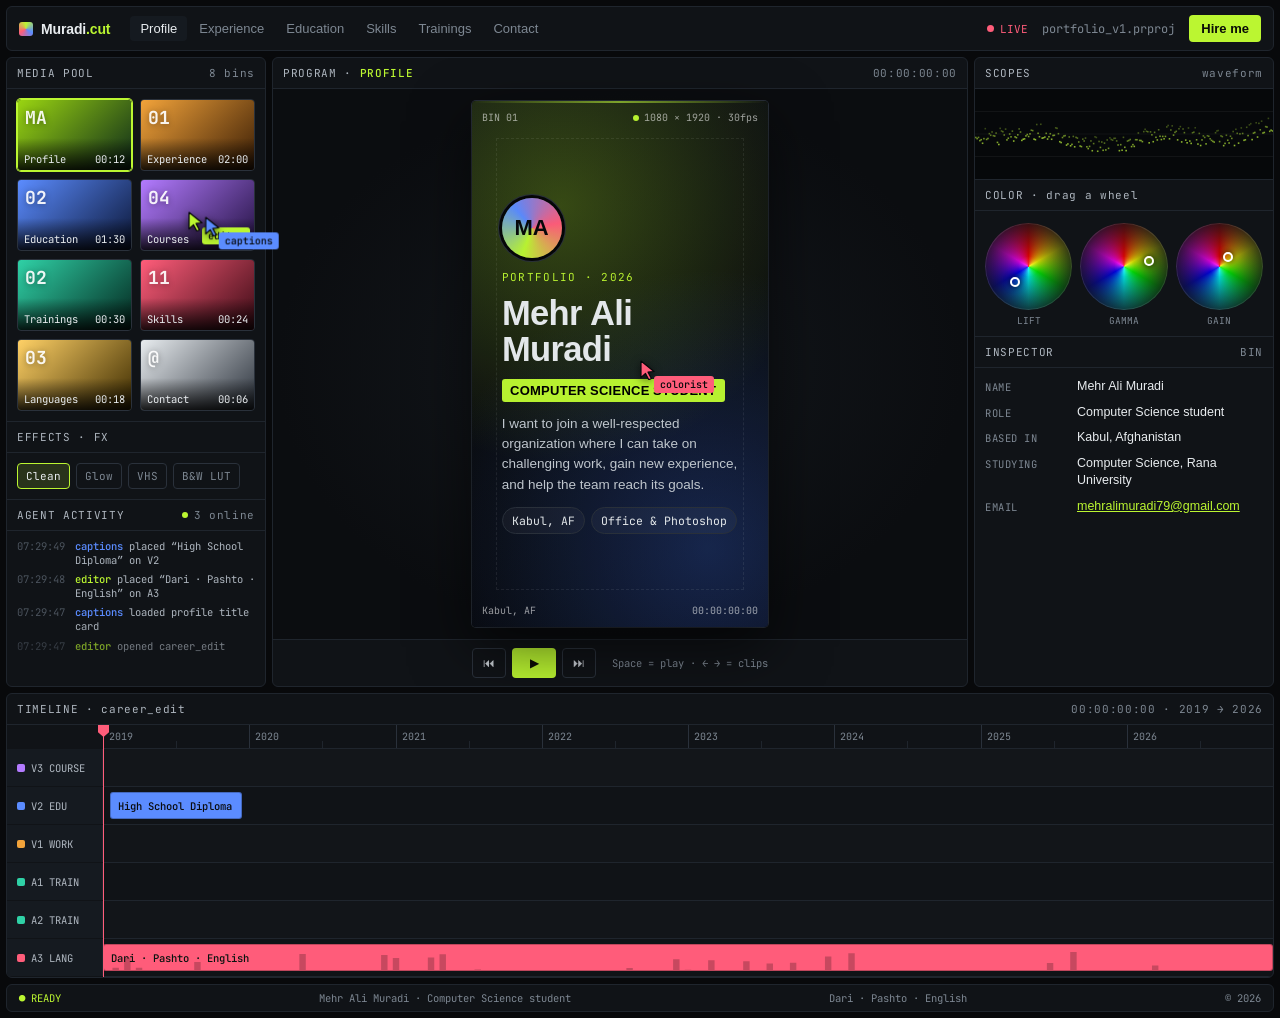
==== index.html @ 6d251319 "Add files via upload" ====
<!doctype html>
<html lang="en">
<head>
<meta charset="utf-8">
<meta name="viewport" content="width=device-width, initial-scale=1">
<title>Mehr Ali Muradi — Portfolio</title>
<meta name="description" content="Mehr Ali Muradi — Computer Science student in Kabul. Office, Photoshop, databases, networking and document specialist. Portfolio and CV.">
<meta property="og:title" content="Mehr Ali Muradi — Portfolio">
<meta property="og:description" content="Computer Science student, document specialist and technical staff based in Kabul.">
<link rel="preconnect" href="https://fonts.googleapis.com">
<link rel="preconnect" href="https://fonts.gstatic.com" crossorigin>
<link href="https://fonts.googleapis.com/css2?family=JetBrains+Mono:wght@400;500;700&display=swap" rel="stylesheet">
<link href="https://api.fontshare.com/v2/css?f[]=general-sans@400,500,600,700&display=swap" rel="stylesheet">
<link rel="stylesheet" href="style.css">
</head>
<body>
<div class="app" id="app">

  <!-- Menu bar -->
  <header class="menubar">
    <div class="brand"><span class="brand-mark" aria-hidden="true"></span><span>Muradi<b>.cut</b></span></div>
    <nav class="menu" aria-label="Sections">
      <button data-jump="profile">Profile</button>
      <button data-jump="experience">Experience</button>
      <button data-jump="education">Education</button>
      <button data-jump="skills">Skills</button>
      <button data-jump="trainings">Trainings</button>
      <button data-jump="contact">Contact</button>
    </nav>
    <div class="menubar-right">
      <span class="rec"><i></i>LIVE</span>
      <span class="mono dim" id="projName">portfolio_v1.prproj</span>
      <a class="export-btn" href="mailto:mehralimuradi79@gmail.com">Hire me</a>
    </div>
  </header>

  <!-- Media pool -->
  <section class="panel pool" aria-label="Media pool">
    <div class="panel-head"><span>MEDIA POOL</span><span class="dim mono" id="poolCount">8 bins</span></div>
    <div class="pool-grid" id="poolGrid"></div>
    <div class="panel-head sub"><span>EFFECTS · FX</span></div>
    <div class="fx-list">
      <button class="fx" data-fx="none">Clean</button>
      <button class="fx" data-fx="glow">Glow</button>
      <button class="fx" data-fx="vhs">VHS</button>
      <button class="fx" data-fx="mono">B&amp;W LUT</button>
    </div>
    <div class="panel-head sub"><span>AGENT ACTIVITY</span><span class="mono dim"><i class="live-dot"></i>3 online</span></div>
    <ul class="log mono" id="log" aria-live="off"></ul>
  </section>

  <!-- Program monitor -->
  <section class="panel monitor-panel" aria-label="Program monitor">
    <div class="panel-head"><span>PROGRAM · <b id="monTitle">PROFILE</b></span><span class="mono dim" id="monTc">00:00:00:00</span></div>
    <div class="monitor-wrap">
      <div class="monitor" id="monitor">
        <div class="safe" aria-hidden="true"></div>
        <div class="scanline" aria-hidden="true"></div>
        <div class="mon-corner tl mono" id="monTag">CLIP 01</div>
        <div class="mon-corner tr mono"><i class="dot"></i>1080 × 1920 · 30fps</div>
        <div class="mon-content" id="monContent"></div>
        <div class="mon-corner bl mono" id="monMeta">Kabul, AF</div>
        <div class="mon-corner br mono" id="monTc2">00:00:00:00</div>
      </div>
    </div>
    <div class="transport">
      <button class="t-btn" id="prevBtn" aria-label="Previous clip">⏮</button>
      <button class="t-btn play" id="playBtn" aria-label="Play timeline">▶</button>
      <button class="t-btn" id="nextBtn" aria-label="Next clip">⏭</button>
      <span class="mono dim t-hint">Space = play · ← → = clips</span>
    </div>
  </section>

  <!-- Scopes + inspector -->
  <aside class="panel inspector" aria-label="Inspector">
    <div class="panel-head"><span>SCOPES</span><span class="mono dim">waveform</span></div>
    <canvas id="scope" class="scope" height="90"></canvas>
    <div class="panel-head sub"><span>COLOR · drag a wheel</span></div>
    <div class="wheels" id="wheels">
      <div class="wheel" data-w="0"><div class="wheel-dot"></div><span>LIFT</span></div>
      <div class="wheel" data-w="1"><div class="wheel-dot"></div><span>GAMMA</span></div>
      <div class="wheel" data-w="2"><div class="wheel-dot"></div><span>GAIN</span></div>
    </div>
    <div class="panel-head sub"><span>INSPECTOR</span><span class="mono dim" id="insType">—</span></div>
    <dl class="props" id="props"></dl>
  </aside>

  <!-- Timeline -->
  <section class="panel timeline" aria-label="Timeline">
    <div class="panel-head">
      <span>TIMELINE · <span class="mono">career_edit</span></span>
      <span class="mono dim"><span id="tlTc">00:00:00:00</span> · 2019 → 2026</span>
    </div>
    <div class="tl-scroll">
      <div class="tl-inner" id="tlInner">
        <div class="ruler" id="ruler"></div>
        <div class="tracks" id="tracks"></div>
        <div class="playhead" id="playhead"><span></span></div>
      </div>
    </div>
  </section>

  <footer class="statusbar mono">
    <span>● READY</span>
    <span>Mehr Ali Muradi · Computer Science student</span>
    <span class="hide-sm">Dari · Pashto · English</span>
    <span class="hide-sm">© 2026</span>
  </footer>
</div>
<div id="cursors" aria-hidden="true"></div>
<script src="app.js"></script>
<script src="agents.js"></script>
</body>
</html>
---- style.css ----
:root{
  --bg:#08090b; --panel:#101317; --panel-2:#151a20; --line:#1f252d; --line-2:#2a313b;
  --text:#e8ecef; --dim:#7d8792; --faint:#4b535d;
  --hue:78; --hue2:222; --gain:1; --accent:hsl(var(--hue) 92% 58%); --accent-soft:hsl(var(--hue) 92% 58% / .14);
  --c-edu:#5b8cff; --c-work:#f2a33a; --c-course:#b37bff; --c-train:#2fd1a6; --c-skill:#ff5d7a;
  --mono:'JetBrains Mono', ui-monospace, monospace;
  --sans:'General Sans', 'Segoe UI', sans-serif;
  --r:6px;
}
*{box-sizing:border-box;margin:0;padding:0}
html,body{background:var(--bg);color:var(--text);font-family:var(--sans);font-size:14px;-webkit-font-smoothing:antialiased}
button{font:inherit;color:inherit;background:none;border:0;cursor:pointer}
a{color:inherit}
.mono{font-family:var(--mono)}
.dim{color:var(--dim)}
:focus-visible{outline:2px solid var(--accent);outline-offset:2px}

.app{
  min-height:100vh; display:grid; gap:6px; padding:6px;
  grid-template-columns: 260px minmax(0,1fr) 300px;
  grid-template-rows: auto minmax(600px, 70vh) auto auto;
  grid-template-areas:"menu menu menu" "pool mon insp" "tl tl tl" "status status status";
}
.menubar{grid-area:menu;display:flex;align-items:center;gap:20px;padding:8px 12px;background:var(--panel);border:1px solid var(--line);border-radius:var(--r)}
.brand{display:flex;align-items:center;gap:8px;font-weight:600;letter-spacing:-.01em}
.brand b{color:var(--accent);font-weight:600}
.brand-mark{width:14px;height:14px;border-radius:3px;background:conic-gradient(var(--accent),#5b8cff,#ff5d7a,var(--accent))}
.menu{display:flex;gap:2px;flex:1;overflow-x:auto;scrollbar-width:none}
.menu button{padding:5px 10px;border-radius:4px;color:var(--dim);font-size:13px;white-space:nowrap}
.menu button:hover,.menu button.on{color:var(--text);background:var(--panel-2)}
.menubar-right{display:flex;align-items:center;gap:14px;font-size:12px}
.rec{display:flex;align-items:center;gap:6px;font-family:var(--mono);font-size:11px;color:#ff5d7a}
.rec i{width:7px;height:7px;border-radius:50%;background:#ff5d7a;animation:blink 1.4s infinite}
@keyframes blink{50%{opacity:.25}}
.export-btn{background:var(--accent);color:#0a0c06;font-weight:600;padding:6px 12px;border-radius:4px;text-decoration:none;font-size:13px}
.export-btn:hover{filter:brightness(1.1)}

.panel{background:var(--panel);border:1px solid var(--line);border-radius:var(--r);overflow:hidden;display:flex;flex-direction:column;min-width:0}
.panel-head{display:flex;justify-content:space-between;align-items:center;padding:8px 10px;font-family:var(--mono);font-size:11px;letter-spacing:.06em;border-bottom:1px solid var(--line);color:#aeb6bf}
.panel-head b{color:var(--accent);font-weight:500}
.panel-head.sub{border-top:1px solid var(--line)}

/* Pool */
.pool{grid-area:pool}
.pool-grid{display:grid;grid-template-columns:1fr 1fr;gap:8px;padding:10px;align-content:start}
.clip-thumb{position:relative;border-radius:4px;overflow:hidden;aspect-ratio:16/10;border:1px solid var(--line-2);text-align:left;transition:transform .15s, border-color .15s}
.clip-thumb:hover{transform:translateY(-1px);border-color:var(--faint)}
.clip-thumb.on{border-color:var(--accent);box-shadow:0 0 0 1px var(--accent)}
.clip-thumb .art{position:absolute;inset:0}
.clip-thumb .lbl{position:absolute;left:0;right:0;bottom:0;padding:14px 6px 4px;font-family:var(--mono);font-size:10.5px;background:linear-gradient(transparent,rgba(0,0,0,.85));display:flex;justify-content:space-between}
.clip-thumb .glyph{position:absolute;top:6px;left:7px;font-family:var(--mono);font-size:18px;font-weight:700;color:rgba(255,255,255,.92);text-shadow:0 1px 6px rgba(0,0,0,.4)}
.fx-list{display:flex;flex-wrap:wrap;gap:6px;padding:10px}
.fx{font-family:var(--mono);font-size:11px;padding:5px 8px;border:1px solid var(--line-2);border-radius:4px;color:var(--dim)}
.fx.on,.fx:hover{color:var(--text);border-color:var(--accent);background:var(--accent-soft)}

/* Monitor */
.monitor-panel{grid-area:mon}
.monitor-wrap{flex:1;display:flex;align-items:center;justify-content:center;padding:12px;min-height:0;background:radial-gradient(ellipse at center,#14181d 0%,#0b0d10 70%)}
.monitor{position:relative;height:100%;max-height:100%;aspect-ratio:9/16;max-width:100%;background:#050607;border-radius:4px;overflow:hidden;box-shadow:0 20px 60px rgba(0,0,0,.6),0 0 0 1px var(--line-2)}
.monitor::before{content:"";position:absolute;inset:0;background:
  radial-gradient(circle at 30% 20%,hsl(var(--hue) 80% 50% / .28),transparent 55%),
  radial-gradient(circle at 80% 85%,hsl(var(--hue2) 90% 60% / .28),transparent 55%),
  linear-gradient(160deg,#0d1014,#06070a);z-index:0}
.monitor{filter:brightness(var(--gain))}
.monitor.fx-glow .mon-content{filter:drop-shadow(0 0 10px hsl(var(--hue) 90% 60% / .55))}
.monitor.fx-mono{filter:brightness(var(--gain)) grayscale(1) contrast(1.15)}
.monitor.fx-vhs::after{content:"";position:absolute;inset:0;z-index:5;pointer-events:none;background:repeating-linear-gradient(0deg,rgba(255,255,255,.04) 0 1px,transparent 1px 3px);mix-blend-mode:screen;animation:vhs 0.3s steps(2) infinite}
.monitor.fx-vhs .mon-content{text-shadow:2px 0 rgba(255,0,80,.6),-2px 0 rgba(0,200,255,.6)}
@keyframes vhs{50%{transform:translateY(1px)}}
.safe{position:absolute;inset:7% 8%;border:1px dashed rgba(255,255,255,.08);z-index:1;pointer-events:none}
.mon-corner{position:absolute;z-index:3;font-size:10px;color:rgba(255,255,255,.6);display:flex;align-items:center;gap:5px}
.mon-corner.tl{top:10px;left:10px}.mon-corner.tr{top:10px;right:10px}.mon-corner.bl{bottom:10px;left:10px}.mon-corner.br{bottom:10px;right:10px}
.mon-corner .dot{width:6px;height:6px;border-radius:50%;background:var(--accent)}
.mon-content{position:absolute;inset:0;z-index:2;display:flex;flex-direction:column;justify-content:safe center;padding:40px 10% 36px;gap:12px;overflow:auto;scrollbar-width:none}
.mon-content.anim > *{animation:rise .5s cubic-bezier(.2,.7,.2,1) both}
.mon-content.anim > *:nth-child(2){animation-delay:.06s}.mon-content.anim > *:nth-child(3){animation-delay:.12s}.mon-content.anim > *:nth-child(4){animation-delay:.18s}.mon-content.anim > *:nth-child(n+5){animation-delay:.24s}
@keyframes rise{from{opacity:0;transform:translateY(10px)}to{opacity:1;transform:none}}
.kicker{font-family:var(--mono);font-size:11px;letter-spacing:.12em;color:var(--accent);text-transform:uppercase}
.big{font-size:clamp(24px,2.7vw,36px);line-height:1.02;font-weight:700;letter-spacing:-.02em}
.caption{align-self:flex-start;background:#fff;color:#000;font-weight:700;font-size:13px;padding:4px 8px;border-radius:3px;text-transform:uppercase;letter-spacing:.02em}
.caption.hl{background:var(--accent)}
.mon-p{color:#c3cad1;line-height:1.5;font-size:13.5px}
.mon-list{list-style:none;display:flex;flex-direction:column;gap:8px}
.mon-list li{display:grid;grid-template-columns:54px 1fr;gap:8px;font-size:13px;line-height:1.35;padding:8px;background:rgba(255,255,255,.04);border:1px solid rgba(255,255,255,.06);border-radius:4px;cursor:pointer}
.mon-list li:hover{border-color:var(--accent)}
.mon-list li .y{font-family:var(--mono);font-size:11px;color:var(--accent);padding-top:1px}
.mon-list li small{display:block;color:var(--dim);font-size:11.5px;margin-top:2px}
.chips{display:flex;flex-wrap:wrap;gap:6px}
.chip{font-family:var(--mono);font-size:11.5px;padding:5px 9px;border-radius:999px;border:1px solid var(--line-2);background:rgba(255,255,255,.04)}
.meter{display:grid;grid-template-columns:70px 1fr 50px;align-items:center;gap:8px;font-size:12.5px}
.meter .bar{height:6px;border-radius:3px;background:rgba(255,255,255,.08);overflow:hidden}
.meter .bar i{display:block;height:100%;background:var(--accent);border-radius:3px;transform-origin:left;animation:grow .9s cubic-bezier(.2,.7,.2,1) both}
@keyframes grow{from{transform:scaleX(0)}}
.cta-row{display:flex;flex-direction:column;gap:8px}
.cta{display:flex;flex-direction:column;align-items:flex-start;gap:2px;padding:10px 12px;border-radius:4px;background:rgba(255,255,255,.05);border:1px solid rgba(255,255,255,.08);text-decoration:none;font-size:13px}
.cta:hover{border-color:var(--accent)}
.cta.primary{background:var(--accent);color:#0a0c06;font-weight:600;border-color:transparent}
.cta span:last-child{font-family:var(--mono);font-size:11px;opacity:.75;word-break:break-all}
.monogram{flex:none;align-self:flex-start;width:60px;height:60px;border-radius:50%;display:grid;place-items:center;font-weight:700;font-size:22px;background:conic-gradient(from 200deg,var(--accent),#5b8cff,#ff5d7a,var(--accent));color:#07080a;box-shadow:0 0 0 3px #050607,0 0 0 4px var(--line-2)}

.transport{display:flex;align-items:center;justify-content:center;gap:6px;padding:8px;border-top:1px solid var(--line)}
.t-btn{width:34px;height:30px;border-radius:4px;border:1px solid var(--line-2);font-size:12px;color:#c8ced4}
.t-btn:hover{border-color:var(--faint)}
.t-btn.play{width:44px;background:var(--accent);color:#0a0c06;border-color:transparent}
.t-hint{font-size:10.5px;margin-left:10px}

/* Inspector */
.inspector{grid-area:insp}
.scope{width:100%;height:90px;display:block;background:#06080a}
.wheels{display:grid;grid-template-columns:repeat(3,1fr);gap:8px;padding:12px 10px}
.wheel{position:relative;aspect-ratio:1;border-radius:50%;cursor:grab;touch-action:none;
  background:radial-gradient(circle,#fff0 0 0,rgba(16,19,23,.0) 0,rgba(16,19,23,.85) 72%),conic-gradient(red,yellow,lime,cyan,blue,magenta,red);
  box-shadow:inset 0 0 0 1px rgba(255,255,255,.1)}
.wheel::after{content:"";position:absolute;inset:38%;border-radius:50%;background:radial-gradient(circle,rgba(255,255,255,.18),transparent 70%)}
.wheel-dot{position:absolute;width:10px;height:10px;border-radius:50%;border:2px solid #fff;left:50%;top:50%;transform:translate(-50%,-50%);z-index:2;box-shadow:0 0 6px rgba(0,0,0,.8)}
.wheel span{position:absolute;bottom:-17px;left:0;right:0;text-align:center;font-family:var(--mono);font-size:9.5px;color:var(--dim)}
.wheels{padding-bottom:26px;max-width:320px;width:100%;margin:0 auto}
.props{padding:10px;display:grid;grid-template-columns:82px 1fr;gap:8px 10px;font-size:12.5px;overflow:auto;flex:1;align-content:start}
.props dt{font-family:var(--mono);font-size:10.5px;color:var(--dim);padding-top:2px;text-transform:uppercase;letter-spacing:.05em}
.props dd{color:var(--text);line-height:1.4;word-break:break-word}
.props dd .sw{display:inline-block;width:9px;height:9px;border-radius:2px;margin-right:6px;vertical-align:middle}
.props dd a{color:var(--accent)}

/* Timeline */
.timeline{grid-area:tl}
.tl-scroll{overflow-x:auto;overflow-y:hidden}
.tl-inner{position:relative;min-width:900px;padding-left:96px;user-select:none}
.ruler{position:relative;height:24px;border-bottom:1px solid var(--line);cursor:pointer}
.ruler .tick{position:absolute;top:0;bottom:0;border-left:1px solid var(--line-2);font-family:var(--mono);font-size:10px;color:var(--dim);padding:5px 0 0 5px}
.ruler .tick.minor{border-left-color:var(--line);top:16px}
.tracks{position:relative}
.track{position:relative;height:38px;border-bottom:1px solid var(--line)}
.track:nth-child(odd){background:rgba(255,255,255,.012)}
.track-label{position:absolute;left:-96px;width:96px;top:0;bottom:0;display:flex;align-items:center;gap:6px;padding:0 10px;font-family:var(--mono);font-size:10.5px;color:#aeb6bf;background:var(--panel-2);border-right:1px solid var(--line)}
.track-label i{width:8px;height:8px;border-radius:2px}
.tclip{position:absolute;top:5px;bottom:5px;border-radius:3px;padding:0 7px;display:flex;align-items:center;font-family:var(--mono);font-size:10.5px;white-space:nowrap;overflow:hidden;text-overflow:ellipsis;color:#0a0b0d;font-weight:500;border:1px solid rgba(0,0,0,.25);transition:filter .15s, box-shadow .15s}
.tclip:hover{filter:brightness(1.12)}
.tclip.on{box-shadow:0 0 0 2px #fff, 0 0 18px rgba(255,255,255,.25)}
.tclip.audio{background-size:auto 100%;color:#08130f}
.wave{position:absolute;inset:0;opacity:.22;pointer-events:none}
.playhead{position:absolute;top:0;bottom:0;width:0;border-left:1.5px solid #ff5d7a;pointer-events:none;z-index:4}
.playhead span{position:absolute;top:0;left:-6px;width:11px;height:12px;background:#ff5d7a;clip-path:polygon(0 0,100% 0,100% 60%,50% 100%,0 60%)}

.statusbar{grid-area:status;display:flex;gap:18px;justify-content:space-between;padding:6px 12px;font-size:10.5px;color:var(--dim);background:var(--panel);border:1px solid var(--line);border-radius:var(--r)}
.statusbar span:first-child{color:var(--accent)}

/* Responsive */
@media (max-width:1100px){
  .app{grid-template-columns:240px minmax(0,1fr);grid-template-rows:auto minmax(520px,70vh) auto auto auto;
    grid-template-areas:"menu menu" "pool mon" "insp insp" "tl tl" "status status"}
  .inspector{display:grid;grid-template-columns:1fr 1fr;grid-template-rows:auto auto auto auto}
  .inspector > :nth-child(1),.inspector > :nth-child(2){grid-column:1}
  .inspector > :nth-child(3),.inspector > :nth-child(4){grid-column:1}
  .inspector > :nth-child(5){grid-column:2;grid-row:1}
  .inspector > :nth-child(6){grid-column:2;grid-row:2 / span 3;border-left:1px solid var(--line)}
}
@media (max-width:720px){
  .app{grid-template-columns:minmax(0,1fr);grid-template-rows:none;
    grid-template-areas:"menu" "mon" "pool" "tl" "insp" "status"}
  .menubar{flex-wrap:wrap;gap:10px}
  .menu{order:3;flex-basis:100%}
  #projName{display:none}
  .monitor-panel{height:auto}
  .monitor-wrap{flex:none;height:min(76vh,600px)}
  .pool-grid{grid-template-columns:repeat(4,1fr);gap:6px}
  .clip-thumb .glyph{font-size:15px}
  .clip-thumb .lbl span:last-child{display:none}
  .inspector{display:flex}
  .t-hint{display:none}
  .hide-sm{display:none}
  .big{font-size:28px}
}
@media (prefers-reduced-motion:reduce){*{animation:none!important;transition:none!important}}

/* ---------- Reel-style animation layer ---------- */
.log{list-style:none;flex:1;min-height:90px;overflow:hidden;padding:8px 10px;display:flex;flex-direction:column;gap:5px;font-size:10.5px;color:#aeb6bf;
  -webkit-mask-image:linear-gradient(#000 60%,transparent);mask-image:linear-gradient(#000 60%,transparent)}
.log li{display:grid;grid-template-columns:52px 1fr;gap:6px;line-height:1.35;animation:logIn .35s ease both}
.log li time{color:var(--faint)}
.log li b{font-weight:500}
@keyframes logIn{from{opacity:0;transform:translateX(-8px)}}
.live-dot{display:inline-block;width:6px;height:6px;border-radius:50%;background:var(--accent);margin-right:6px;vertical-align:1px;animation:blink 1.4s infinite}

#cursors{position:absolute;left:0;top:0;width:0;height:0;z-index:50;pointer-events:none}
.agent{position:absolute;left:0;top:0;will-change:transform;transition:transform var(--d,900ms) cubic-bezier(.45,.05,.25,1)}
.agent svg{display:block;filter:drop-shadow(0 2px 4px rgba(0,0,0,.6))}
.agent .tag{position:absolute;left:14px;top:16px;font-family:var(--mono);font-size:10px;font-weight:500;color:#07080a;padding:2px 6px;border-radius:3px;white-space:nowrap}
.agent.click svg{animation:press .25s ease}
@keyframes press{50%{transform:scale(.8)}}
.ripple{position:absolute;width:26px;height:26px;margin:-13px 0 0 -13px;border-radius:50%;border:2px solid var(--c);animation:ripple .55s ease-out forwards;pointer-events:none;z-index:49}
@keyframes ripple{from{transform:scale(.2);opacity:1}to{transform:scale(1.6);opacity:0}}
.ghost{position:absolute;left:0;top:0;z-index:48;pointer-events:none;border-radius:3px;border:1px solid rgba(255,255,255,.5);opacity:.85;box-shadow:0 8px 20px rgba(0,0,0,.5);
  will-change:transform;transition:transform var(--d,900ms) cubic-bezier(.45,.05,.25,1), opacity .3s}
.flash{animation:flash .6s ease}
@keyframes flash{0%{box-shadow:0 0 0 2px #fff,0 0 22px var(--accent)}100%{box-shadow:none}}

.tclip.pending{opacity:0;transform:scaleX(.2);transform-origin:left}
.tclip.dropin{animation:dropIn .45s cubic-bezier(.2,.9,.3,1.3) both}
@keyframes dropIn{from{opacity:0;transform:translateY(-14px) scaleX(.6)}to{opacity:1;transform:none}}

.w{display:inline-block;animation:wordPop .42s cubic-bezier(.2,.9,.3,1.4) both;animation-delay:calc(var(--i) * 70ms + 80ms)}
@keyframes wordPop{from{opacity:0;transform:translateY(8px) scale(.6)}to{opacity:1;transform:none}}
.caption .w{animation-delay:calc(var(--i) * 90ms + 300ms)}
.caption .w.hot{color:var(--accent);background:#000;padding:0 3px;border-radius:2px;margin:0 -1px}

.photo{position:absolute;inset:0;z-index:1;overflow:hidden}
.photo img{width:100%;height:100%;object-fit:cover;animation:kenburns 14s ease-in-out infinite alternate}
.photo::after{content:"";position:absolute;inset:0;background:linear-gradient(180deg,rgba(5,6,7,.15) 0%,rgba(5,6,7,.35) 45%,rgba(5,6,7,.92) 78%)}
@keyframes kenburns{from{transform:scale(1.04) translate(0,0)}to{transform:scale(1.14) translate(-2%,-2%)}}
.mon-content.has-photo{justify-content:flex-end}
.mon-content.has-photo .monogram{display:none}
.monitor .scanline{position:absolute;left:0;right:0;height:2px;background:linear-gradient(90deg,transparent,hsl(var(--hue) 90% 60% / .6),transparent);z-index:4;animation:scan 4.5s linear infinite;pointer-events:none}
@keyframes scan{from{top:0}to{top:100%}}
@media (max-width:720px){.log{max-height:140px}}
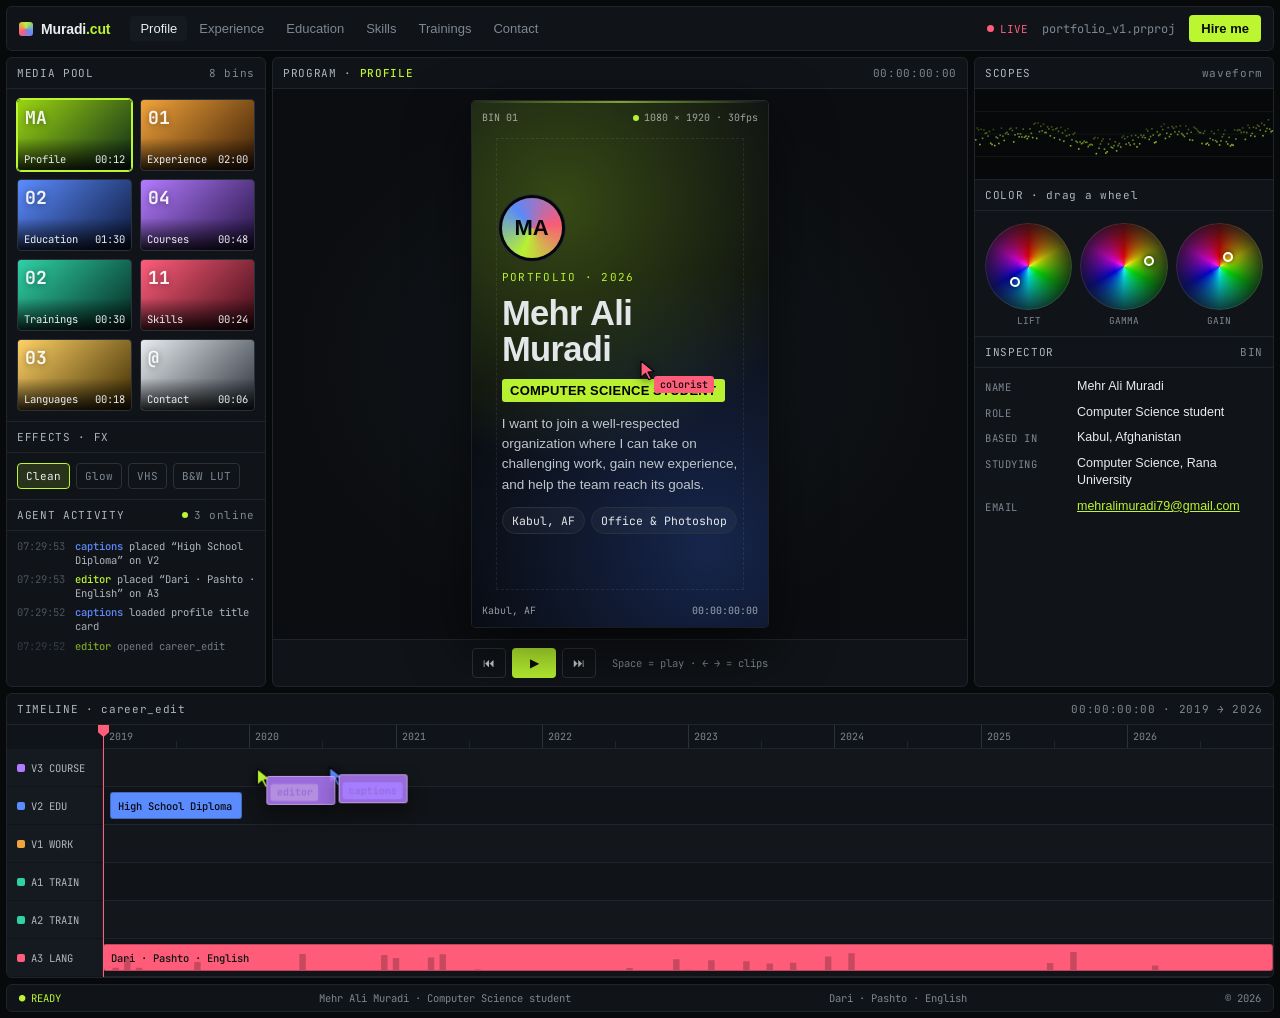
==== commit ecc85c3e: "Update index.html" ====
--- a/index.html
+++ b/index.html
@@ -4,6 +4,7 @@
 <meta charset="utf-8">
 <meta name="viewport" content="width=device-width, initial-scale=1">
 <title>Mehr Ali Muradi — Portfolio</title>
+<meta name="google-site-verification" content="gDkWhUcgJbOgyxq6eKkhH-x9sYT1fws6L-aEBCJrdxM" />
 <meta name="description" content="Mehr Ali Muradi — Computer Science student in Kabul. Office, Photoshop, databases, networking and document specialist. Portfolio and CV.">
 <meta property="og:title" content="Mehr Ali Muradi — Portfolio">
 <meta property="og:description" content="Computer Science student, document specialist and technical staff based in Kabul.">
